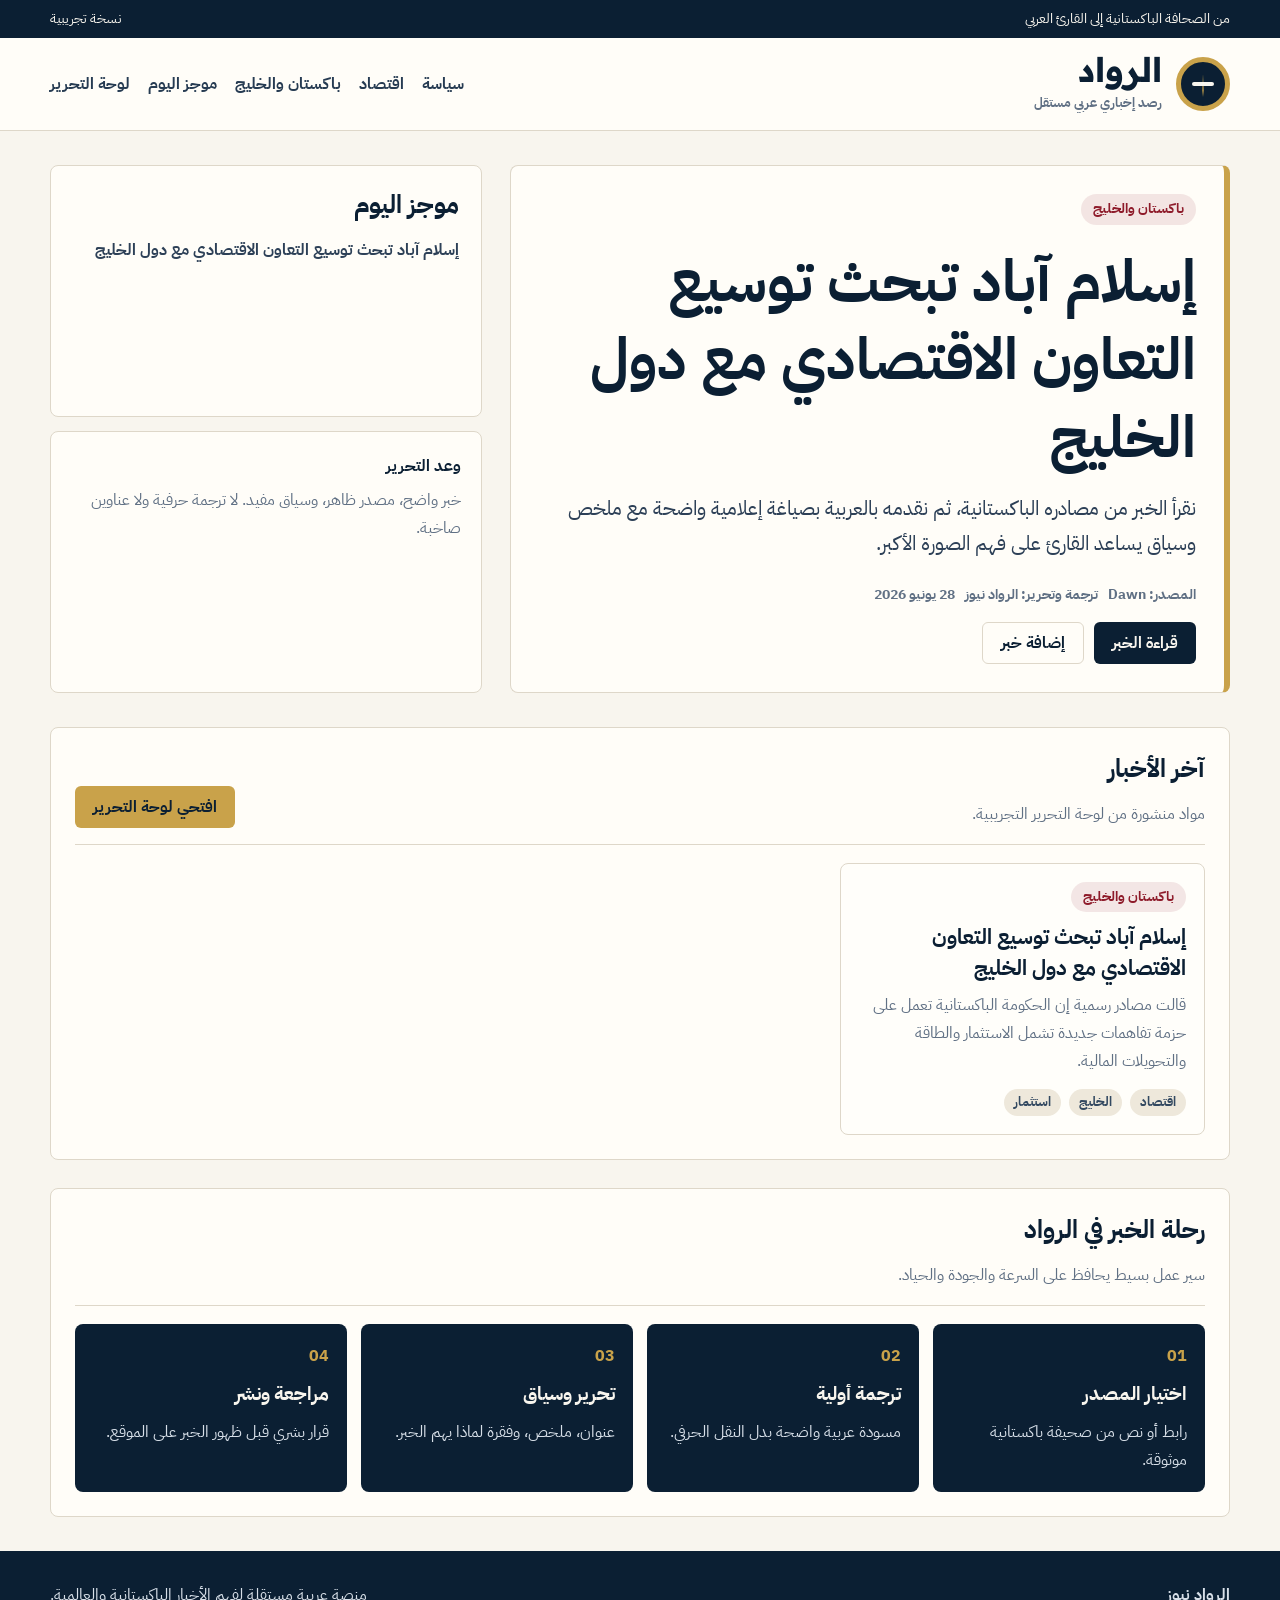
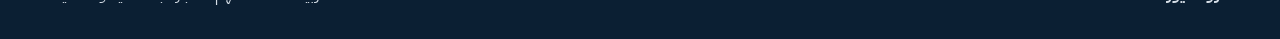
==== index.html @ eb8bd6fa "Initial AlRuwad News MVP" ====
<!doctype html>
<html lang="ar" dir="rtl">
<head>
  <meta charset="utf-8">
  <meta name="viewport" content="width=device-width, initial-scale=1">
  <title>الرواد نيوز | منصة عربية لفهم أخبار باكستان</title>
  <link rel="stylesheet" href="styles.css">
</head>
<body>
  <div class="topbar">
    <div class="topbar-inner">
      <span>من الصحافة الباكستانية إلى القارئ العربي</span>
      <span>نسخة تجريبية</span>
    </div>
  </div>

  <header class="header">
    <div class="header-inner">
      <a class="brand" href="index.html" aria-label="الرواد نيوز">
        <span class="brand-mark" aria-hidden="true"></span>
        <span>
          <span class="brand-name">الرواد</span>
          <span class="brand-subtitle">رصد إخباري عربي مستقل</span>
        </span>
      </a>
      <nav class="nav" aria-label="الأقسام">
        <a href="#politics">سياسة</a>
        <a href="#economy">اقتصاد</a>
        <a href="#gulf">باكستان والخليج</a>
        <a href="#brief">موجز اليوم</a>
        <a href="admin.html">لوحة التحرير</a>
      </nav>
    </div>
  </header>

  <main class="site-shell">
    <section class="hero">
      <article class="lead-story">
        <div>
          <span class="eyebrow">باكستان والخليج</span>
          <h1>إسلام آباد تبحث توسيع التعاون الاقتصادي مع دول الخليج</h1>
          <p>نقرأ الخبر من مصادره الباكستانية، ثم نقدمه بالعربية بصياغة إعلامية واضحة مع ملخص وسياق يساعد القارئ على فهم الصورة الأكبر.</p>
        </div>
        <div>
          <div class="story-meta">
            <span>المصدر: Dawn</span>
            <span>ترجمة وتحرير: الرواد نيوز</span>
            <span>28 يونيو 2026</span>
          </div>
          <div class="toolbar">
            <a class="button" href="article.html?id=pak-gulf-economy">قراءة الخبر</a>
            <a class="button ghost" href="admin.html">إضافة خبر</a>
          </div>
        </div>
      </article>

      <aside class="side-panel" id="brief">
        <div class="daily-brief">
          <h2>موجز اليوم</h2>
          <ul class="brief-list" data-brief-list></ul>
        </div>
        <div class="source-box">
          <strong>وعد التحرير</strong>
          <p>خبر واضح، مصدر ظاهر، وسياق مفيد. لا ترجمة حرفية ولا عناوين صاخبة.</p>
        </div>
      </aside>
    </section>

    <section class="section-block" id="gulf">
      <div class="section-head">
        <div>
          <h2 class="section-title">آخر الأخبار</h2>
          <p>مواد منشورة من لوحة التحرير التجريبية.</p>
        </div>
        <a class="button secondary" href="admin.html">افتحي لوحة التحرير</a>
      </div>
      <div class="article-grid" data-article-grid></div>
    </section>

    <section class="section-block">
      <div class="section-head">
        <div>
          <h2 class="section-title">رحلة الخبر في الرواد</h2>
          <p>سير عمل بسيط يحافظ على السرعة والجودة والحياد.</p>
        </div>
      </div>
      <div class="workflow">
        <div class="workflow-step">
          <span>01</span>
          <h3>اختيار المصدر</h3>
          <p>رابط أو نص من صحيفة باكستانية موثوقة.</p>
        </div>
        <div class="workflow-step">
          <span>02</span>
          <h3>ترجمة أولية</h3>
          <p>مسودة عربية واضحة بدل النقل الحرفي.</p>
        </div>
        <div class="workflow-step">
          <span>03</span>
          <h3>تحرير وسياق</h3>
          <p>عنوان، ملخص، وفقرة لماذا يهم الخبر.</p>
        </div>
        <div class="workflow-step">
          <span>04</span>
          <h3>مراجعة ونشر</h3>
          <p>قرار بشري قبل ظهور الخبر على الموقع.</p>
        </div>
      </div>
    </section>
  </main>

  <footer class="footer">
    <div class="footer-inner">
      <strong>الرواد نيوز</strong>
      <span>منصة عربية مستقلة لفهم الأخبار الباكستانية والعالمية.</span>
    </div>
  </footer>

  <script src="app.js"></script>
</body>
</html>
---- styles.css ----
@import url("https://fonts.googleapis.com/css2?family=IBM+Plex+Sans+Arabic:wght@400;500;600;700;800&family=Readex+Pro:wght@500;600;700&display=swap");

:root {
  --ink: #0b1f33;
  --gold: #c9a24a;
  --cream: #f8f5ee;
  --paper: #fffdf8;
  --red: #8e1b2a;
  --muted: #607084;
  --line: #ded7c9;
  --soft: #eee8db;
}

* { box-sizing: border-box; }

html { scroll-behavior: smooth; }

body {
  margin: 0;
  background: var(--cream);
  color: var(--ink);
  font-family: "IBM Plex Sans Arabic", "Cairo", Tahoma, Arial, sans-serif;
  line-height: 1.75;
  overflow-x: hidden;
}

a {
  color: inherit;
  text-decoration: none;
}

button,
input,
select,
textarea {
  font: inherit;
}

.site-shell {
  width: min(1180px, calc(100% - 32px));
  margin: 0 auto;
}

.topbar {
  background: var(--ink);
  color: var(--cream);
  font-size: 14px;
}

.topbar-inner {
  width: min(1180px, calc(100% - 32px));
  min-height: 38px;
  display: flex;
  align-items: center;
  justify-content: space-between;
  gap: 18px;
  margin: 0 auto;
}

.header {
  background: var(--paper);
  border-bottom: 1px solid var(--line);
}

.header-inner {
  width: min(1180px, calc(100% - 32px));
  min-height: 92px;
  display: flex;
  align-items: center;
  justify-content: space-between;
  gap: 22px;
  margin: 0 auto;
}

.brand {
  display: inline-flex;
  align-items: center;
  gap: 14px;
}

.brand-mark {
  width: 54px;
  height: 54px;
  border: 5px solid var(--gold);
  border-radius: 50%;
  position: relative;
  color: var(--cream);
  background: var(--ink);
}

.brand-mark::before {
  content: "";
  position: absolute;
  inset: 12px 21px 9px;
  background: var(--gold);
  clip-path: polygon(50% 0, 100% 100%, 50% 72%, 0 100%);
}

.brand-mark::after {
  content: "";
  position: absolute;
  left: 11px;
  right: 11px;
  top: 50%;
  height: 4px;
  border-radius: 999px;
  background: currentColor;
  transform: translateY(-50%);
}

.brand-name {
  display: block;
  font-family: "Readex Pro", "IBM Plex Sans Arabic", Tahoma, sans-serif;
  font-size: 34px;
  font-weight: 700;
  line-height: 1;
}

.brand-subtitle {
  display: block;
  color: var(--muted);
  font-size: 13px;
  font-weight: 700;
  margin-top: 5px;
}

.nav {
  display: flex;
  align-items: center;
  gap: 18px;
  color: #263b52;
  font-weight: 700;
}

.nav a:hover { color: var(--red); }

.button {
  border: 0;
  border-radius: 6px;
  background: var(--ink);
  color: var(--cream);
  cursor: pointer;
  display: inline-flex;
  align-items: center;
  justify-content: center;
  gap: 8px;
  min-height: 42px;
  padding: 0 18px;
  font-weight: 800;
}

.button.secondary {
  background: var(--gold);
  color: var(--ink);
}

.button.ghost {
  background: transparent;
  border: 1px solid var(--line);
  color: var(--ink);
}

.hidden {
  display: none !important;
}

.hero {
  display: grid;
  grid-template-columns: 1.25fr .75fr;
  gap: 28px;
  padding: 34px 0;
}

.lead-story {
  background: var(--paper);
  border: 1px solid var(--line);
  border-right: 6px solid var(--gold);
  border-radius: 8px;
  padding: 28px;
  min-height: 410px;
  display: flex;
  flex-direction: column;
  justify-content: space-between;
}

.eyebrow {
  display: inline-flex;
  width: fit-content;
  border-radius: 999px;
  background: rgba(142, 27, 42, .1);
  color: var(--red);
  padding: 3px 12px;
  font-size: 14px;
  font-weight: 800;
}

.lead-story h1 {
  margin: 18px 0 14px;
  font-size: clamp(36px, 5vw, 58px);
  line-height: 1.35;
  font-weight: 800;
}

.lead-story p {
  margin: 0;
  max-width: 800px;
  color: #2d4057;
  font-size: 20px;
}

.story-meta {
  display: flex;
  flex-wrap: wrap;
  gap: 10px;
  margin-top: 22px;
  color: var(--muted);
  font-size: 14px;
  font-weight: 700;
}

.side-panel {
  display: grid;
  gap: 14px;
}

.daily-brief,
.source-box,
.section-block,
.admin-panel {
  background: var(--paper);
  border: 1px solid var(--line);
  border-radius: 8px;
}

.daily-brief {
  padding: 22px;
}

.daily-brief h2,
.section-title,
.admin-panel h2 {
  margin: 0 0 14px;
  font-size: 25px;
  line-height: 1.35;
}

.brief-list {
  margin: 0;
  padding: 0;
  list-style: none;
  display: grid;
  gap: 13px;
}

.brief-list li {
  border-bottom: 1px solid var(--soft);
  padding-bottom: 13px;
  color: #2d4057;
  font-weight: 700;
}

.brief-list li:last-child {
  border-bottom: 0;
  padding-bottom: 0;
}

.source-box {
  padding: 20px;
}

.source-box strong {
  display: block;
  margin-bottom: 6px;
}

.source-box p {
  color: var(--muted);
  margin: 0;
}

.section-block {
  margin: 0 0 28px;
  padding: 24px;
}

.section-head {
  display: flex;
  align-items: end;
  justify-content: space-between;
  gap: 18px;
  border-bottom: 1px solid var(--line);
  padding-bottom: 16px;
  margin-bottom: 18px;
}

.section-head p {
  margin: 0;
  color: var(--muted);
}

.article-grid {
  display: grid;
  grid-template-columns: repeat(3, minmax(0, 1fr));
  gap: 18px;
}

.article-card {
  border: 1px solid var(--line);
  border-radius: 8px;
  padding: 18px;
  background: #fffefa;
}

.article-card h3 {
  margin: 10px 0 8px;
  font-size: 21px;
  line-height: 1.45;
}

.article-card p {
  margin: 0;
  color: var(--muted);
  font-size: 16px;
}

.tag-row {
  display: flex;
  flex-wrap: wrap;
  gap: 8px;
  margin-top: 14px;
}

.tag {
  border-radius: 999px;
  background: var(--soft);
  color: #334961;
  padding: 2px 10px;
  font-size: 13px;
  font-weight: 800;
}

.workflow {
  display: grid;
  grid-template-columns: repeat(4, minmax(0, 1fr));
  gap: 14px;
}

.workflow-step {
  background: var(--ink);
  color: var(--cream);
  border-radius: 8px;
  padding: 18px;
  min-height: 158px;
}

.workflow-step span {
  color: var(--gold);
  font-weight: 800;
}

.workflow-step h3 {
  margin: 8px 0;
}

.workflow-step p {
  margin: 0;
  color: #d7dfe8;
}

.admin-layout {
  display: grid;
  grid-template-columns: 1.05fr .95fr;
  gap: 20px;
  padding: 34px 0;
  align-items: start;
}

.login-card {
  width: min(520px, 100%);
  margin: 42px auto;
  background: var(--paper);
  border: 1px solid var(--line);
  border-radius: 8px;
  padding: 26px;
}

.login-card h1 {
  margin: 0 0 12px;
  font-size: 32px;
}

.login-note {
  color: var(--red);
  font-weight: 800;
  margin-top: 12px;
}

.admin-panel {
  padding: 24px;
}

.field-grid {
  display: grid;
  grid-template-columns: 1fr 1fr;
  gap: 14px;
}

.field {
  display: grid;
  gap: 6px;
  margin-bottom: 14px;
}

.field.full { grid-column: 1 / -1; }

.field label {
  font-weight: 800;
}

.field input,
.field select,
.field textarea {
  width: 100%;
  border: 1px solid var(--line);
  border-radius: 7px;
  background: #fffefa;
  color: var(--ink);
  padding: 11px 12px;
  outline: none;
}

.field textarea {
  min-height: 150px;
  resize: vertical;
}

.field input:focus,
.field select:focus,
.field textarea:focus {
  border-color: var(--gold);
  box-shadow: 0 0 0 3px rgba(201, 162, 74, .16);
}

.toolbar {
  display: flex;
  flex-wrap: wrap;
  gap: 10px;
  margin-top: 14px;
}

.preview-article {
  background: var(--paper);
  border: 1px solid var(--line);
  border-radius: 8px;
  padding: 26px;
  position: sticky;
  top: 18px;
}

.preview-article h1 {
  margin: 14px 0;
  font-size: 34px;
  line-height: 1.45;
}

.preview-article .summary {
  color: #2d4057;
  font-size: 19px;
  font-weight: 700;
}

.context-box {
  border-right: 4px solid var(--gold);
  background: #fbf7ed;
  border-radius: 8px 0 0 8px;
  padding: 15px 18px;
  margin: 18px 0;
}

.status-strip {
  display: grid;
  grid-template-columns: repeat(4, minmax(0, 1fr));
  gap: 10px;
  margin-top: 18px;
}

.status-pill {
  border: 1px solid var(--line);
  border-radius: 8px;
  padding: 12px;
  background: #fffefa;
  font-weight: 800;
}

.status-pill.active {
  background: var(--ink);
  color: var(--cream);
  border-color: var(--ink);
}

.article-page {
  display: grid;
  grid-template-columns: minmax(0, 1fr) 330px;
  gap: 28px;
  padding: 34px 0;
}

.article-body {
  background: var(--paper);
  border: 1px solid var(--line);
  border-radius: 8px;
  padding: 32px;
}

.article-body h1 {
  margin: 12px 0 16px;
  font-size: clamp(34px, 5vw, 54px);
  line-height: 1.38;
}

.article-body p {
  color: #2d4057;
  font-size: 20px;
}

.footer {
  margin-top: 34px;
  background: var(--ink);
  color: var(--cream);
  padding: 30px 0;
}

.footer-inner {
  width: min(1180px, calc(100% - 32px));
  margin: 0 auto;
  display: flex;
  justify-content: space-between;
  gap: 18px;
  color: #d7dfe8;
}

@media (max-width: 920px) {
  .header-inner,
  .topbar-inner,
  .footer-inner {
    align-items: flex-start;
    flex-direction: column;
    padding: 14px 0;
  }

  .nav {
    width: 100%;
    overflow-x: auto;
    padding-bottom: 8px;
  }

  .hero,
  .admin-layout,
  .article-page {
    grid-template-columns: 1fr;
  }

  .article-grid,
  .workflow,
  .field-grid,
  .status-strip {
    grid-template-columns: 1fr;
  }

  .preview-article {
    position: static;
  }
}
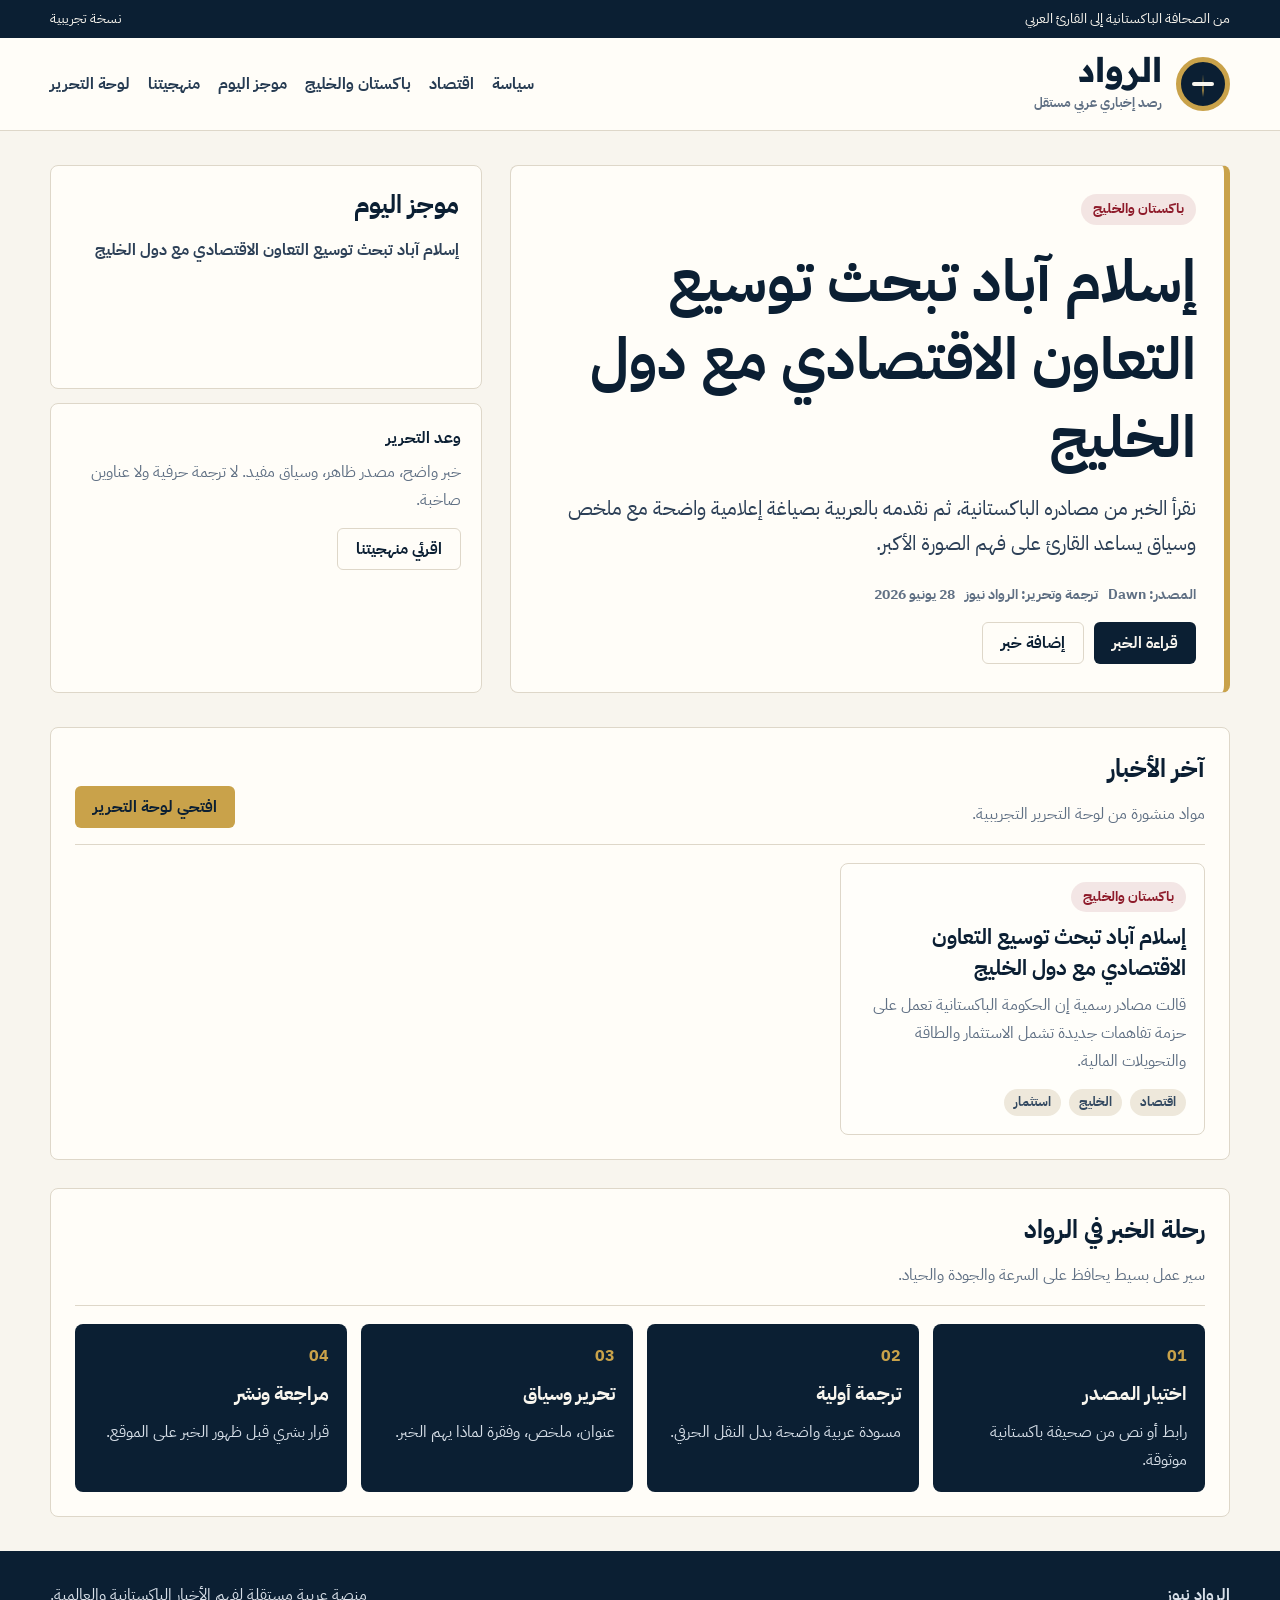
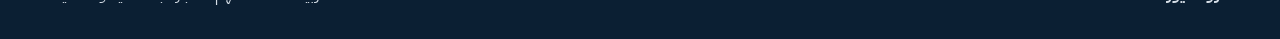
==== commit e45b57ca: "Add editorial methodology page" ====
--- a/index.html
+++ b/index.html
@@ -28,6 +28,7 @@
         <a href="#economy">اقتصاد</a>
         <a href="#gulf">باكستان والخليج</a>
         <a href="#brief">موجز اليوم</a>
+        <a href="methodology.html">منهجيتنا</a>
         <a href="admin.html">لوحة التحرير</a>
       </nav>
     </div>
@@ -62,6 +63,9 @@
         <div class="source-box">
           <strong>وعد التحرير</strong>
           <p>خبر واضح، مصدر ظاهر، وسياق مفيد. لا ترجمة حرفية ولا عناوين صاخبة.</p>
+          <div class="toolbar">
+            <a class="button ghost" href="methodology.html">اقرئي منهجيتنا</a>
+          </div>
         </div>
       </aside>
     </section>
--- a/styles.css
+++ b/styles.css
@@ -477,6 +477,36 @@
   margin: 18px 0;
 }
 
+.article-tools {
+  display: flex;
+  flex-wrap: wrap;
+  align-items: center;
+  gap: 10px;
+  padding: 16px 0 6px;
+}
+
+.copy-note {
+  color: var(--muted);
+  font-weight: 800;
+}
+
+.copy-output {
+  width: 100%;
+  min-height: 180px;
+  border: 1px solid var(--line);
+  border-radius: 8px;
+  background: #fffefa;
+  color: var(--ink);
+  padding: 12px;
+  margin: 12px 0;
+  resize: vertical;
+}
+
+.summary {
+  color: #2d4057;
+  font-weight: 700;
+}
+
 .status-strip {
   display: grid;
   grid-template-columns: repeat(4, minmax(0, 1fr));
@@ -498,11 +528,140 @@
   border-color: var(--ink);
 }
 
+.article-manager {
+  display: grid;
+  gap: 12px;
+}
+
+.manager-row {
+  display: grid;
+  grid-template-columns: minmax(0, 1fr) auto;
+  gap: 16px;
+  align-items: center;
+  border: 1px solid var(--line);
+  border-radius: 8px;
+  background: #fffefa;
+  padding: 14px;
+}
+
+.manager-row h3 {
+  margin: 0 0 6px;
+  font-size: 19px;
+  line-height: 1.45;
+}
+
+.manager-row p {
+  margin: 0;
+  color: var(--muted);
+  font-size: 14px;
+  font-weight: 700;
+}
+
+.manager-actions {
+  display: flex;
+  flex-wrap: wrap;
+  gap: 8px;
+  justify-content: flex-end;
+}
+
+.mini-button {
+  min-height: 34px;
+  border-radius: 6px;
+  border: 1px solid var(--line);
+  background: var(--paper);
+  color: var(--ink);
+  cursor: pointer;
+  padding: 0 11px;
+  font-weight: 800;
+}
+
+.mini-button.danger {
+  color: var(--red);
+  border-color: rgba(142, 27, 42, .35);
+}
+
+.mini-button.primary {
+  background: var(--ink);
+  border-color: var(--ink);
+  color: var(--cream);
+}
+
 .article-page {
   display: grid;
   grid-template-columns: minmax(0, 1fr) 330px;
   gap: 28px;
   padding: 34px 0;
+}
+
+.method-hero {
+  padding: 46px 0 28px;
+  border-bottom: 1px solid var(--line);
+}
+
+.method-hero h1 {
+  margin: 14px 0 12px;
+  font-size: clamp(42px, 6vw, 74px);
+  line-height: 1.2;
+}
+
+.method-hero p {
+  max-width: 820px;
+  margin: 0;
+  color: #2d4057;
+  font-size: 22px;
+}
+
+.method-layout {
+  display: grid;
+  grid-template-columns: minmax(0, 1fr) 330px;
+  gap: 28px;
+  align-items: start;
+  padding: 34px 0;
+}
+
+.method-content {
+  background: var(--paper);
+  border: 1px solid var(--line);
+  border-radius: 8px;
+  padding: 32px;
+}
+
+.method-content h2 {
+  margin: 30px 0 8px;
+  font-size: 26px;
+}
+
+.method-content h2:first-child {
+  margin-top: 0;
+}
+
+.method-content p {
+  margin: 0;
+  color: #2d4057;
+  font-size: 19px;
+}
+
+.method-side {
+  position: sticky;
+  top: 18px;
+  background: var(--ink);
+  color: var(--cream);
+  border-radius: 8px;
+  padding: 24px;
+}
+
+.method-side h2 {
+  margin: 0 0 14px;
+}
+
+.method-side ul {
+  margin: 0;
+  padding: 0 20px 0 0;
+  color: #d7dfe8;
+}
+
+.method-side li {
+  margin-bottom: 10px;
 }
 
 .article-body {
@@ -556,18 +715,28 @@
 
   .hero,
   .admin-layout,
-  .article-page {
+  .article-page,
+  .method-layout {
     grid-template-columns: 1fr;
   }
 
   .article-grid,
   .workflow,
   .field-grid,
-  .status-strip {
+  .status-strip,
+  .manager-row {
     grid-template-columns: 1fr;
+  }
+
+  .manager-actions {
+    justify-content: flex-start;
   }
 
   .preview-article {
     position: static;
   }
-}
+
+  .method-side {
+    position: static;
+  }
+}
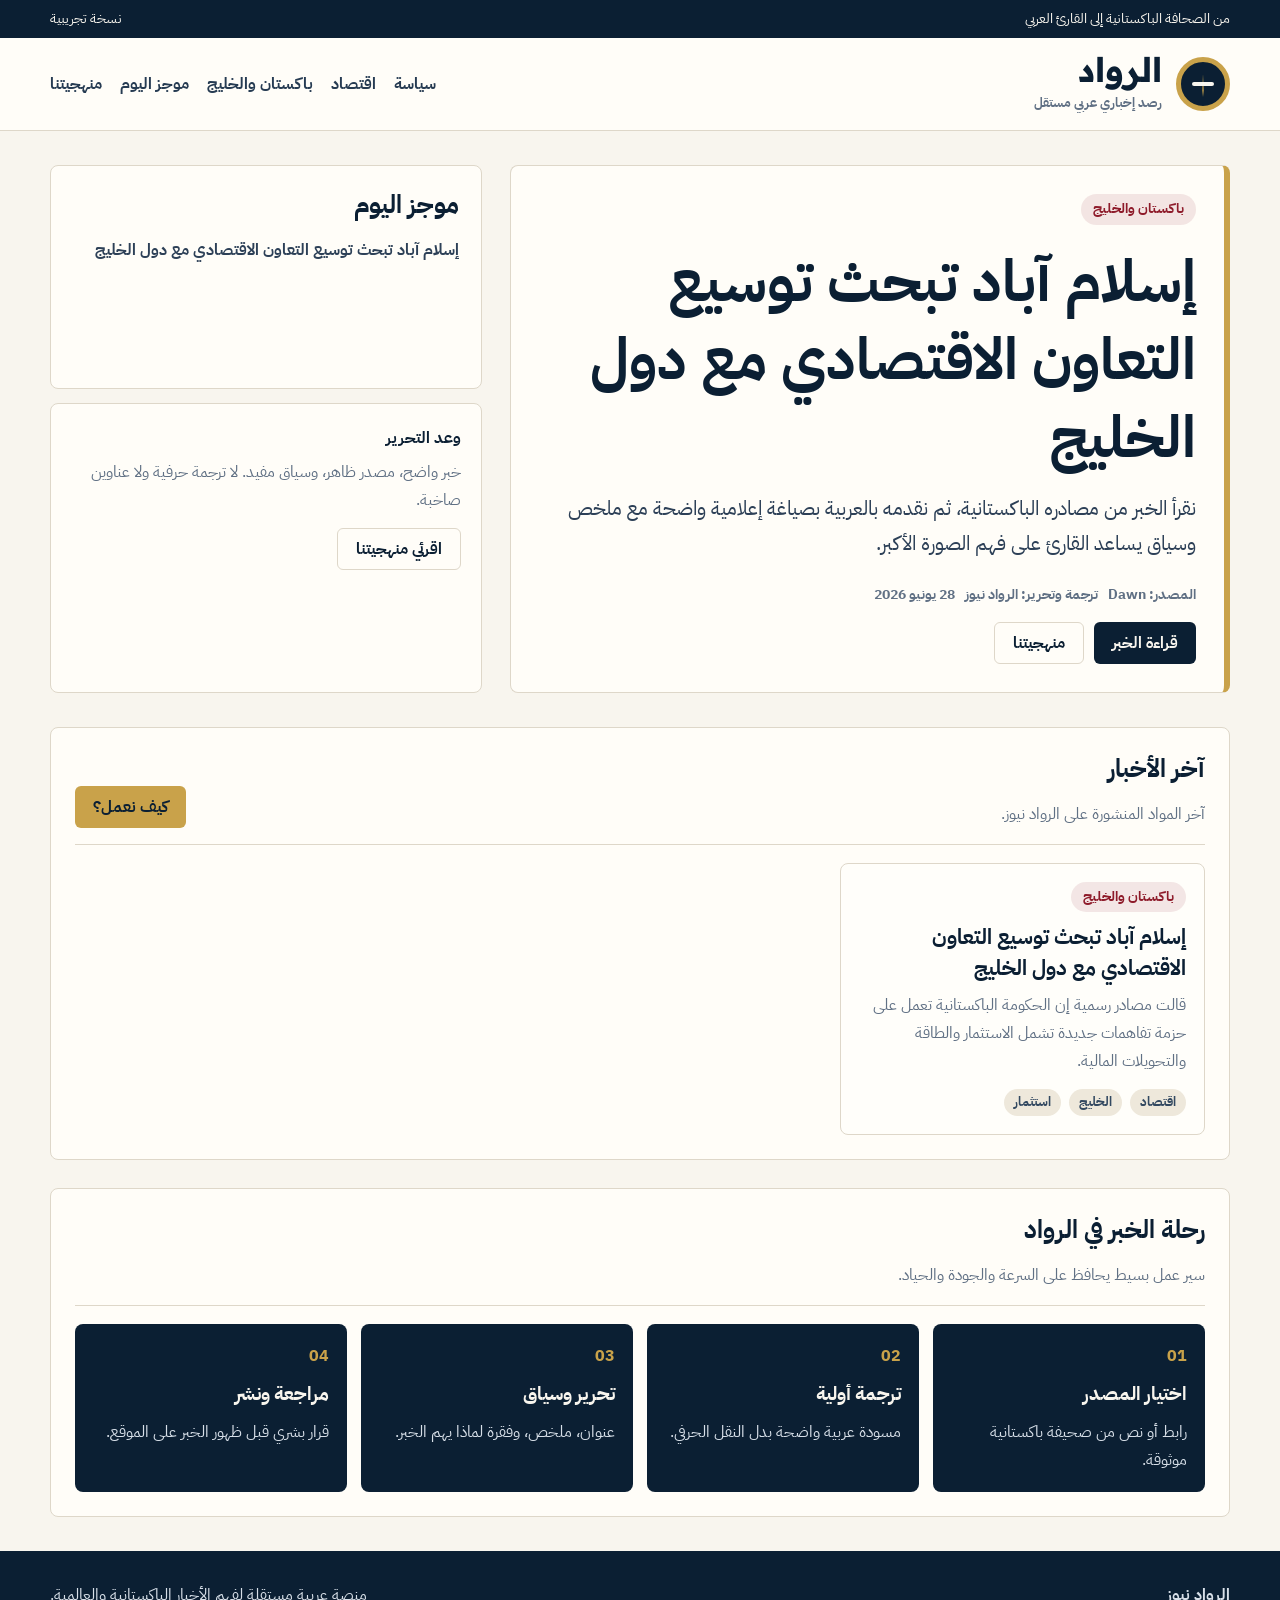
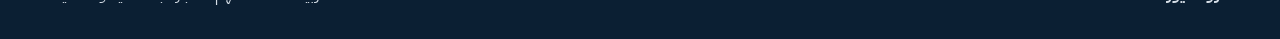
==== commit b5b4b2e8: "Fix article links and hide admin navigation" ====
--- a/index.html
+++ b/index.html
@@ -29,7 +29,6 @@
         <a href="#gulf">باكستان والخليج</a>
         <a href="#brief">موجز اليوم</a>
         <a href="methodology.html">منهجيتنا</a>
-        <a href="admin.html">لوحة التحرير</a>
       </nav>
     </div>
   </header>
@@ -50,7 +49,7 @@
           </div>
           <div class="toolbar">
             <a class="button" href="article.html?id=pak-gulf-economy">قراءة الخبر</a>
-            <a class="button ghost" href="admin.html">إضافة خبر</a>
+            <a class="button ghost" href="methodology.html">منهجيتنا</a>
           </div>
         </div>
       </article>
@@ -74,9 +73,9 @@
       <div class="section-head">
         <div>
           <h2 class="section-title">آخر الأخبار</h2>
-          <p>مواد منشورة من لوحة التحرير التجريبية.</p>
+          <p>آخر المواد المنشورة على الرواد نيوز.</p>
         </div>
-        <a class="button secondary" href="admin.html">افتحي لوحة التحرير</a>
+        <a class="button secondary" href="methodology.html">كيف نعمل؟</a>
       </div>
       <div class="article-grid" data-article-grid></div>
     </section>
--- a/styles.css
+++ b/styles.css
@@ -533,6 +533,20 @@
   gap: 12px;
 }
 
+.manager-filters {
+  display: grid;
+  grid-template-columns: minmax(0, 1.3fr) .7fr .8fr;
+  gap: 14px;
+  align-items: end;
+  margin-bottom: 10px;
+}
+
+.manager-count {
+  margin: 0 0 14px;
+  color: var(--muted);
+  font-weight: 800;
+}
+
 .manager-row {
   display: grid;
   grid-template-columns: minmax(0, 1fr) auto;
@@ -724,7 +738,8 @@
   .workflow,
   .field-grid,
   .status-strip,
-  .manager-row {
+  .manager-row,
+  .manager-filters {
     grid-template-columns: 1fr;
   }
 
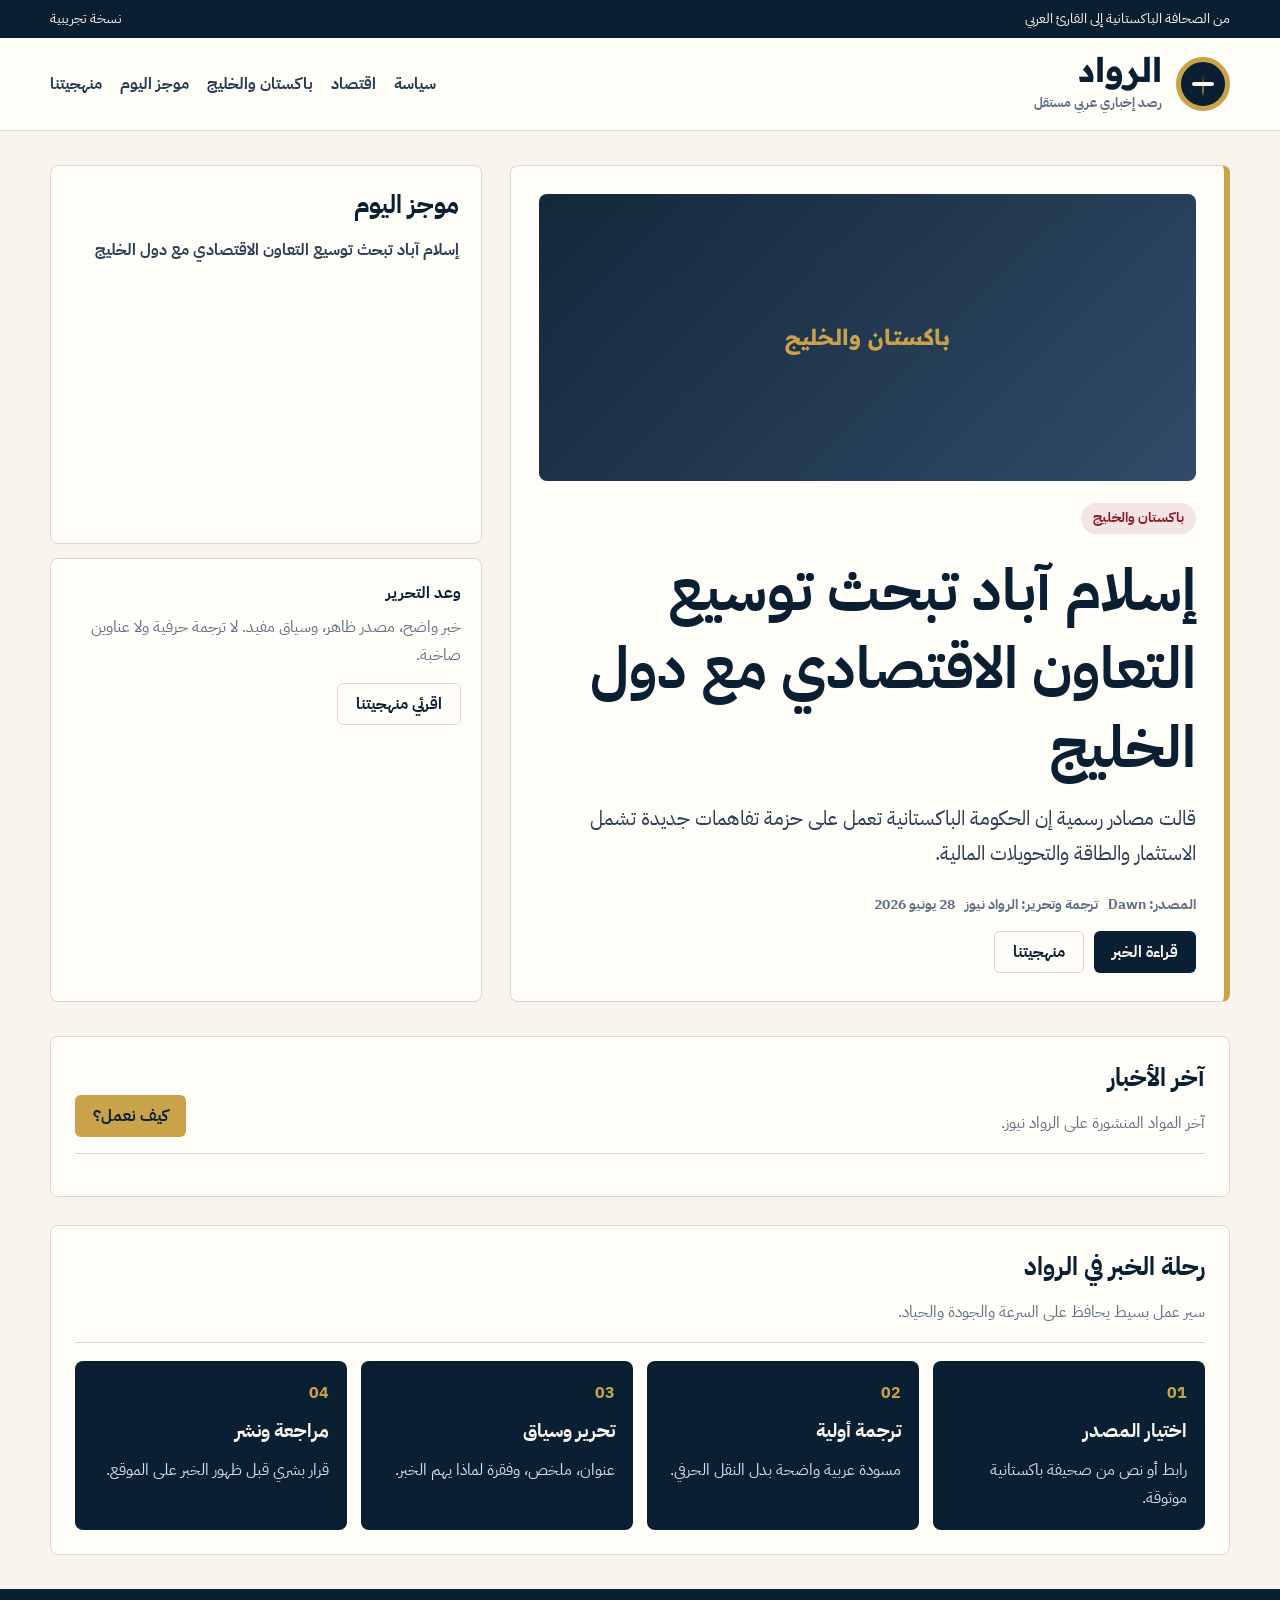
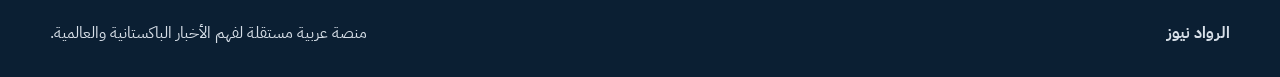
==== commit 82e0be9d: "Add article images" ====
--- a/index.html
+++ b/index.html
@@ -35,7 +35,7 @@
 
   <main class="site-shell">
     <section class="hero">
-      <article class="lead-story">
+      <article class="lead-story" data-lead-story>
         <div>
           <span class="eyebrow">باكستان والخليج</span>
           <h1>إسلام آباد تبحث توسيع التعاون الاقتصادي مع دول الخليج</h1>
--- a/styles.css
+++ b/styles.css
@@ -208,6 +208,58 @@
   font-size: 20px;
 }
 
+.news-image {
+  overflow: hidden;
+  border-radius: 8px;
+  background: var(--soft);
+  position: relative;
+}
+
+.news-image img {
+  width: 100%;
+  height: 100%;
+  display: block;
+  object-fit: cover;
+}
+
+.news-image.lead {
+  aspect-ratio: 16 / 7;
+  margin-bottom: 22px;
+}
+
+.news-image.card {
+  aspect-ratio: 16 / 10;
+  margin: -18px -18px 14px;
+  border-radius: 8px 8px 0 0;
+}
+
+.news-image.preview {
+  aspect-ratio: 16 / 9;
+  margin-bottom: 18px;
+}
+
+.news-image.article {
+  aspect-ratio: 16 / 7;
+  margin: -8px -8px 22px;
+}
+
+.news-image.fallback {
+  display: grid;
+  place-items: center;
+  min-height: 180px;
+  background:
+    linear-gradient(135deg, rgba(11, 31, 51, .96), rgba(36, 63, 94, .94)),
+    repeating-linear-gradient(45deg, rgba(201, 162, 74, .14) 0 1px, transparent 1px 12px);
+  color: var(--cream);
+}
+
+.news-image.fallback span {
+  color: var(--gold);
+  font-family: "Readex Pro", "IBM Plex Sans Arabic", Tahoma, sans-serif;
+  font-size: 22px;
+  font-weight: 800;
+}
+
 .story-meta {
   display: flex;
   flex-wrap: wrap;
